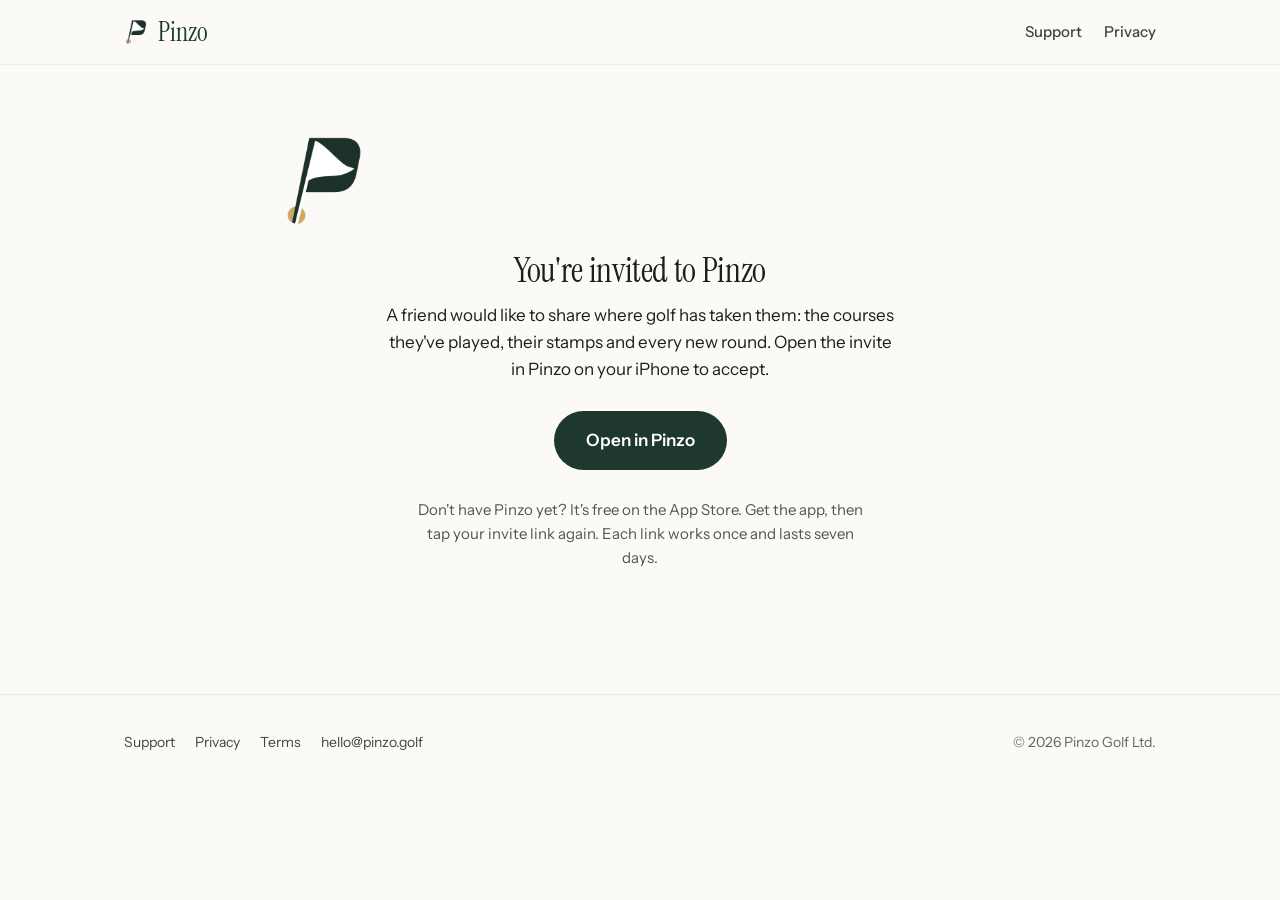
==== invite/index.html @ d1a2ec69 "Friends: invite page, app links, home section, privacy, terms and support Co-Authored-By: Claude Opu" ====
<!doctype html>
<html lang="en">
<head>
<meta charset="utf-8">
<meta name="viewport" content="width=device-width, initial-scale=1">
<title>You're invited to Pinzo</title>
<meta name="description" content="A friend would like to share where golf has taken them.">
<meta name="robots" content="noindex">
<link rel="icon" href="/assets/favicon-64.png">
<link rel="apple-touch-icon" href="/assets/apple-touch-icon.png">
<link rel="stylesheet" href="/assets/site.css">
<meta property="og:title" content="You're invited to Pinzo">
<meta property="og:description" content="A friend would like to share where golf has taken them.">
<meta property="og:image" content="https://pinzo.golf/assets/cards/passport.jpg">
<meta name="theme-color" content="#FBFAF7">
<style>
  .invite { text-align: center; padding: 72px 0 96px; }
  .invite img.logo { width: 88px; height: 88px; border-radius: 22px; }
  .invite h1 { margin: 28px 0 12px; }
  .invite p { max-width: 30em; margin: 0 auto 28px; }
  .invite .open { display: inline-block; padding: 16px 32px; border-radius: 999px; background: var(--forest, #243F37); color: #fff; font-weight: 600; text-decoration: none; }
  .invite .small { margin-top: 28px; font-size: 15px; opacity: .75; }
</style>
</head>
<body>
<header class="site"><div class="wrap">
  <a class="brand" href="/"><img src="/assets/logo-512.png" alt=""> Pinzo</a>
  <nav><a href="/support/">Support</a><a href="/privacy/">Privacy</a></nav>
</div></header>
<main class="wrap narrow invite">
  <img class="logo" src="/assets/logo-512.png" alt="">
  <h1>You're invited to Pinzo</h1>
  <p>A friend would like to share where golf has taken them: the courses they've played, their stamps and every new round. Open the invite in Pinzo on your iPhone to accept.</p>
  <a class="open" id="open" href="pinzo://invite">Open in Pinzo</a>
  <p class="small">Don't have Pinzo yet? It's free on the App Store. Get the app, then tap your invite link again. Each link works once and lasts seven days.</p>
</main>
<footer class="site"><div class="wrap">
  <div><a href="/support/">Support</a><a href="/privacy/">Privacy</a><a href="/terms/">Terms</a><a href="mailto:hello@pinzo.golf">hello@pinzo.golf</a></div>
  <div>© 2026 Pinzo Golf Ltd.</div>
</div></footer>
<script>
  // The code stays in this page; it isn't sent anywhere except to the Pinzo app.
  var c = new URLSearchParams(location.search).get('c');
  if (c && /^[A-Za-z0-9]{10,32}$/.test(c)) document.getElementById('open').href = 'pinzo://invite?c=' + c;
</script>
</body>
</html>
---- assets/site.css ----
@font-face { font-family: "Instrument Serif"; src: url("/assets/fonts/InstrumentSerif-Regular.ttf") format("truetype"); font-weight: 400; font-display: swap; }
@font-face { font-family: "Instrument Serif"; src: url("/assets/fonts/InstrumentSerif-Italic.ttf") format("truetype"); font-style: italic; font-weight: 400; font-display: swap; }
@font-face { font-family: "Instrument Sans"; src: url("/assets/fonts/InstrumentSans-Variable.ttf") format("truetype"); font-weight: 400 700; font-display: swap; }
:root {
  --forest: #1F382F; --deep: #14231D; --gold: #D8B578; --brass: #A9864F; --sage: #6E927B;
  --ink: #1B1E1C; --ink-soft: #3F4540; --ink-muted: #62665F; --paper: #F1EFE9; --cream: #F4F1E8; --page: #FBFAF7;
  --serif: "Instrument Serif", ui-serif, Georgia, serif;
  --sans: "Instrument Sans", -apple-system, BlinkMacSystemFont, "Segoe UI", Helvetica, Arial, sans-serif;
}
* { box-sizing: border-box; }
html { -webkit-text-size-adjust: 100%; }
body { margin: 0; background: var(--page); color: var(--ink); font: 17px/1.6 var(--sans); }
a { color: var(--forest); text-underline-offset: 3px; }
img { max-width: 100%; display: block; }
.wrap { max-width: 1080px; margin: 0 auto; padding: 0 24px; }
.narrow { max-width: 720px; }
header.site { position: sticky; top: 0; z-index: 10; background: rgba(251,250,247,.92); backdrop-filter: blur(12px); border-bottom: 1px solid rgba(23,26,24,.06); }
header.site .wrap { display: flex; align-items: center; justify-content: space-between; height: 64px; }
.brand { display: flex; align-items: center; gap: 10px; text-decoration: none; color: var(--forest); font: 400 26px/1 var(--serif); }
.brand img { width: 24px; height: 28px; object-fit: contain; }
nav a { margin-left: 22px; text-decoration: none; color: var(--ink-soft); font-weight: 500; font-size: 15px; }
nav a:hover { color: var(--forest); }
h1, h2, h3 { font-family: var(--serif); font-weight: 400; letter-spacing: -0.01em; line-height: 1.08; margin: 0; }
.hero { padding: 72px 0 40px; display: grid; grid-template-columns: 1.05fr .95fr; gap: 48px; align-items: center; }
.hero h1 { font-size: clamp(52px, 8vw, 92px); }
.hero p.lead { font-size: 20px; color: var(--ink-soft); margin: 22px 0 30px; max-width: 30ch; }
.badge { display: inline-flex; align-items: center; gap: 10px; background: var(--forest); font-family: var(--sans); color: #fff; padding: 14px 22px; border-radius: 999px; font-weight: 600; text-decoration: none; }
.badge small { opacity: .7; font-weight: 500; }
.phone { border-radius: 44px; overflow: hidden; box-shadow: 0 30px 60px -20px rgba(21,39,31,.35), 0 0 0 10px #111, 0 0 0 11px #333; max-width: 330px; margin: 0 auto; }
section.feature { padding: 72px 0; border-top: 1px solid rgba(23,26,24,.06); display: grid; grid-template-columns: 1fr 1fr; gap: 56px; align-items: center; }
section.feature.flip > :first-child { order: 2; }
.feature h2 { font-size: clamp(38px, 5vw, 56px); margin-bottom: 16px; }
.feature p { color: var(--ink-soft); font-size: 18px; max-width: 36ch; margin: 0; }
.stat-row { display: flex; gap: 36px; margin-top: 26px; }
.stat-row b { display: block; font: 700 34px/1 var(--sans); color: var(--ink); }
.stat-row span { color: var(--ink-muted); font-size: 14px; }
.privacy-band { background: var(--deep); color: var(--cream); border-radius: 28px; padding: 56px; margin: 40px 0 80px; }
.privacy-band h2 { font-size: clamp(30px, 4vw, 42px); }
.privacy-band p { color: rgba(244,241,232,.8); max-width: 52ch; font-size: 18px; }
.privacy-band a { color: var(--gold); }
.privacy-band h2 { color: var(--cream); }
footer.site { border-top: 1px solid rgba(23,26,24,.08); padding: 36px 0 48px; color: var(--ink-muted); font-size: 14px; }
footer.site .wrap { display: flex; flex-wrap: wrap; gap: 14px 28px; justify-content: space-between; }
footer.site a { color: var(--ink-soft); text-decoration: none; margin-right: 20px; }
.doc { padding: 56px 0 80px; }
.doc h1 { font-size: clamp(38px, 6vw, 54px); margin-bottom: 10px; }
.doc .updated { color: var(--ink-muted); margin: 0 0 36px; }
.doc h2 { font-size: 32px; margin: 44px 0 12px; }
.doc h3 { font-family: var(--sans); font-size: 17px; font-weight: 700; margin: 26px 0 6px; }
.doc p, .doc li { color: var(--ink-soft); }
.doc ul { padding-left: 22px; }
.doc .summary { background: var(--paper); border-radius: 18px; padding: 22px 26px; }
.doc .summary p { margin: 6px 0; }
.faq details { border-bottom: 1px solid rgba(23,26,24,.08); padding: 18px 0; }
.faq summary { cursor: pointer; font-weight: 600; color: var(--ink); list-style: none; }
.faq summary::-webkit-details-marker { display: none; }
.faq summary::after { content: "+"; float: right; color: var(--forest); font-weight: 400; font-size: 22px; line-height: 1; }
.faq details[open] summary::after { content: "–"; }
.contact-grid { display: grid; grid-template-columns: repeat(3, 1fr); gap: 16px; margin: 28px 0; }
.contact-grid div { background: var(--paper); border-radius: 18px; padding: 20px; }
.contact-grid b { display: block; margin-bottom: 4px; }
@media (max-width: 820px) {
  .hero, section.feature { grid-template-columns: 1fr; gap: 36px; }
  section.feature.flip > :first-child { order: 0; }
  .hero { padding-top: 40px; }
  .privacy-band { padding: 34px 26px; border-radius: 22px; }
  .contact-grid { grid-template-columns: 1fr; }
  nav a { margin-left: 14px; font-size: 14px; }
  .phone { max-width: 280px; }
}
.hero > *, section.feature > * { min-width: 0; }
section.feature img { width: 100%; height: auto; }
.phone img { width: 100%; height: auto; }
@media (max-width: 820px) { .wrap { padding: 0 16px; } .phone { max-width: 260px; } body { overflow-x: hidden; } }

/* ---------- Home (2026 redesign) ---------- */
.home header.site { background: rgba(251,250,247,.78); }
.reveal { opacity: 0; transform: translateY(18px); transition: opacity .9s ease, transform .9s cubic-bezier(.2,.7,.2,1); }
.reveal.in { opacity: 1; transform: none; }
@media (prefers-reduced-motion: reduce) { .reveal { opacity: 1; transform: none; transition: none; } }

.device { margin: 0; border-radius: 13% / 6%; overflow: hidden; background: #111;
  box-shadow: 0 0 0 7px #121513, 0 0 0 8px #3a3f3c, 0 40px 80px -30px rgba(21,39,31,.45); }
.device img { width: 100%; height: auto; display: block; }

.hero2 { position: relative; overflow: hidden; padding: 64px 0 40px;
  background: radial-gradient(1200px 600px at 75% 40%, #EEF1EB 0%, rgba(238,241,235,0) 60%), var(--page); }
.hero2 .contours { position: absolute; inset: 0; width: 100%; height: 100%; color: rgba(110,146,123,.16); pointer-events: none; }
.hero2-grid { position: relative; display: grid; grid-template-columns: 1fr 1.1fr; gap: 40px; align-items: center; min-height: 640px; }
.hero2 h1 { font-size: clamp(60px, 9vw, 112px); line-height: .98; letter-spacing: -0.02em; }
.hero2 .lead { font-size: clamp(19px, 2vw, 22px); color: var(--ink-soft); margin: 26px 0 34px; max-width: 30ch; line-height: 1.5; }
.cta { display: flex; align-items: center; gap: 18px; flex-wrap: wrap; }
.cta-note { color: var(--ink-muted); font-size: 15px; }
.hero2-phones { position: relative; height: 640px; }
.hero2-phones .device { position: absolute; top: 50%; left: 50%; width: 290px; }
.hero2-phones .main { transform: translate(-50%, -50%); z-index: 2; }
.hero2-phones .side { width: 240px; opacity: .96; }
.hero2-phones .left { transform: translate(-118%, -44%) rotate(-7deg); }
.hero2-phones .right { transform: translate(18%, -44%) rotate(7deg); }

.intro { padding: 96px 24px 72px; }
.intro p { font: 400 clamp(28px, 3.6vw, 44px)/1.22 var(--serif); color: var(--ink); max-width: 26em; margin: 0 auto; text-align: center; letter-spacing: -0.005em; }
.intro em { font-style: italic; color: var(--forest); }

.steps { display: grid; grid-template-columns: repeat(3, 1fr); gap: 48px; padding-top: 24px; padding-bottom: 96px; }
.step .device { max-width: 270px; margin: 0 auto 36px; }
.step .num { display: block; font: 500 15px/1 var(--sans); color: var(--brass); margin-bottom: 12px; font-variant-numeric: tabular-nums; }
.step h2 { font-size: clamp(30px, 3vw, 38px); margin-bottom: 12px; }
.step p { color: var(--ink-soft); margin: 0; }

.split { display: grid; grid-template-columns: .9fr 1.1fr; gap: 64px; align-items: center; padding-top: 72px; padding-bottom: 96px; border-top: 1px solid rgba(23,26,24,.06); }
.split.flip { grid-template-columns: 1.1fr .9fr; }
.split.flip > .split-copy { order: 2; }
.split h2, .share h2, .world h2 { font-size: clamp(40px, 5vw, 60px); margin-bottom: 18px; }
.split p, .share p, .world p { color: var(--ink-soft); font-size: 19px; max-width: 34ch; margin: 0; }
.pair { display: grid; grid-template-columns: 1fr 1fr; gap: 28px; align-items: start; }
.pair .device:last-child { margin-top: 64px; }

.share { background: var(--cream); padding: 96px 0; }
.share .wrap { text-align: center; }
.share p { margin: 0 auto; }
.cards { display: flex; gap: 22px; overflow-x: auto; padding: 48px 24px 12px; scroll-snap-type: x mandatory; justify-content: center; }
.cards img { width: 250px; flex: none; border-radius: 14px; scroll-snap-align: center; box-shadow: 0 24px 50px -24px rgba(21,39,31,.35); }
.cards img:nth-child(odd) { transform: rotate(-1.5deg); }
.cards img:nth-child(even) { transform: rotate(1.5deg) translateY(14px); }

.world { background: var(--deep); color: var(--cream); padding: 96px 0; }
.world h2 { color: var(--cream); }
.world p { color: rgba(244,241,232,.78); }
.world .stat-row b { color: var(--cream); font-weight: 500; }
.world .stat-row span { color: rgba(244,241,232,.6); }
.world-grid { display: grid; grid-template-columns: 1.2fr .8fr; gap: 64px; align-items: center; }
.world .device { max-width: 290px; margin: 0 auto; box-shadow: 0 0 0 7px #0b0e0c, 0 0 0 8px #2c332f, 0 40px 80px -30px rgba(0,0,0,.6); }
.home .privacy-band { margin: 96px 0; }
.stat-row { flex-wrap: wrap; }

@media (max-width: 980px) {
  .hero2-grid { grid-template-columns: 1fr; min-height: 0; }
  .hero2-phones { height: 560px; }
  .hero2-phones .device { width: 250px; }
  .hero2-phones .side { width: 205px; }
  .steps { grid-template-columns: 1fr; gap: 72px; }
  .split, .split.flip, .world-grid { grid-template-columns: 1fr; gap: 48px; }
  .split.flip > .split-copy { order: 0; }
  .cards { justify-content: flex-start; }
}
@media (max-width: 560px) {
  .hero2 { padding-top: 36px; }
  .hero2-phones { height: 470px; }
  .hero2-phones .device { width: 210px; }
  .hero2-phones .side { width: 170px; }
  .hero2-phones .left { transform: translate(-108%, -42%) rotate(-7deg); }
  .hero2-phones .right { transform: translate(8%, -42%) rotate(7deg); }
  .intro { padding: 64px 16px 48px; }
  .cards img { width: 220px; }
  .pair { gap: 18px; }
  .pair .device:last-child { margin-top: 40px; }
  .device { box-shadow: 0 0 0 5px #121513, 0 0 0 6px #3a3f3c, 0 30px 60px -24px rgba(21,39,31,.45); }
}
@media (max-width: 420px) { nav a[href="#how"] { display: none; } }
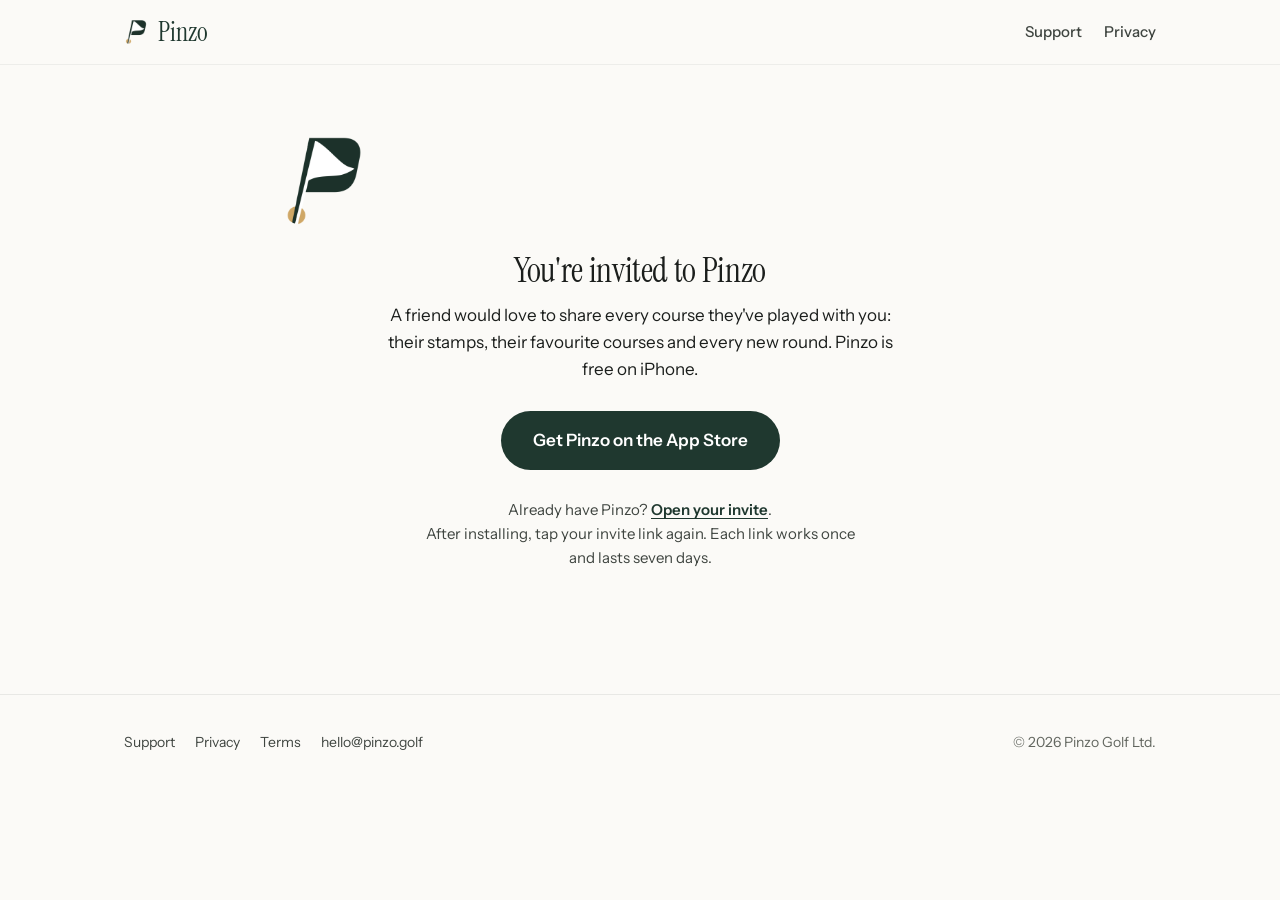
==== commit 141efaa0: "Address only on Privacy and Terms; invite page App Store button; per-round score wording; Golfshot a" ====
--- a/invite/index.html
+++ b/invite/index.html
@@ -4,14 +4,17 @@
 <meta charset="utf-8">
 <meta name="viewport" content="width=device-width, initial-scale=1">
 <title>You're invited to Pinzo</title>
-<meta name="description" content="A friend would like to share where golf has taken them.">
+<meta name="description" content="A friend would love to share every course they've played with you. Your golf, beautifully kept.">
 <meta name="robots" content="noindex">
 <link rel="icon" href="/assets/favicon-64.png">
 <link rel="apple-touch-icon" href="/assets/apple-touch-icon.png">
 <link rel="stylesheet" href="/assets/site.css">
 <meta property="og:title" content="You're invited to Pinzo">
-<meta property="og:description" content="A friend would like to share where golf has taken them.">
-<meta property="og:image" content="https://pinzo.golf/assets/cards/passport.jpg">
+<meta property="og:description" content="A friend would love to share every course they've played with you. Your golf, beautifully kept.">
+<meta property="og:image" content="https://pinzo.golf/assets/invite-preview.jpg">
+<meta property="og:image:width" content="2400">
+<meta property="og:image:height" content="1260">
+<meta name="twitter:card" content="summary_large_image">
 <meta name="theme-color" content="#FBFAF7">
 <style>
   .invite { text-align: center; padding: 72px 0 96px; }
@@ -19,7 +22,8 @@
   .invite h1 { margin: 28px 0 12px; }
   .invite p { max-width: 30em; margin: 0 auto 28px; }
   .invite .open { display: inline-block; padding: 16px 32px; border-radius: 999px; background: var(--forest, #243F37); color: #fff; font-weight: 600; text-decoration: none; }
-  .invite .small { margin-top: 28px; font-size: 15px; opacity: .75; }
+  .invite .small { margin-top: 28px; font-size: 15px; color: var(--ink-soft); }
+  .invite .small a { color: var(--forest); font-weight: 600; }
 </style>
 </head>
 <body>
@@ -30,9 +34,9 @@
 <main class="wrap narrow invite">
   <img class="logo" src="/assets/logo-512.png" alt="">
   <h1>You're invited to Pinzo</h1>
-  <p>A friend would like to share where golf has taken them: the courses they've played, their stamps and every new round. Open the invite in Pinzo on your iPhone to accept.</p>
-  <a class="open" id="open" href="pinzo://invite">Open in Pinzo</a>
-  <p class="small">Don't have Pinzo yet? It's free on the App Store. Get the app, then tap your invite link again. Each link works once and lasts seven days.</p>
+  <p>A friend would love to share every course they've played with you: their stamps, their favourite courses and every new round. Pinzo is free on iPhone.</p>
+  <a class="open" id="store" href="https://apps.apple.com/app/pinzo">Get Pinzo on the App Store</a>
+  <p class="small">Already have Pinzo? <a id="open" href="pinzo://invite">Open your invite</a>.<br>After installing, tap your invite link again. Each link works once and lasts seven days.</p>
 </main>
 <footer class="site"><div class="wrap">
   <div><a href="/support/">Support</a><a href="/privacy/">Privacy</a><a href="/terms/">Terms</a><a href="mailto:hello@pinzo.golf">hello@pinzo.golf</a></div>
@@ -42,6 +46,11 @@
   // The code stays in this page; it isn't sent anywhere except to the Pinzo app.
   var c = new URLSearchParams(location.search).get('c');
   if (c && /^[A-Za-z0-9]{10,32}$/.test(c)) document.getElementById('open').href = 'pinzo://invite?c=' + c;
+  // Set APP_STORE_ID once Pinzo is live (App Store Connect → App Information → Apple ID).
+  var APP_STORE_ID = '';
+  document.getElementById('store').href = APP_STORE_ID
+    ? 'https://apps.apple.com/app/id' + APP_STORE_ID
+    : 'itms-apps://search.itunes.apple.com/WebObjects/MZSearch.woa/wa/search?media=software&term=Pinzo%20golf';
 </script>
 </body>
 </html>
--- a/assets/site.css
+++ b/assets/site.css
@@ -158,3 +158,25 @@
   .device { box-shadow: 0 0 0 5px #121513, 0 0 0 6px #3a3f3c, 0 30px 60px -24px rgba(21,39,31,.45); }
 }
 @media (max-width: 420px) { nav a[href="#how"] { display: none; } }
+
+/* ---------- Living globe (2026) ---------- */
+.ga-hero{position:relative;overflow:hidden;padding:56px 0 24px;background:radial-gradient(900px 600px at 70% 45%,#EAF0EA 0,rgba(234,240,234,0) 65%),var(--page)}
+.ga-grid{display:grid;grid-template-columns:.95fr 1.05fr;gap:24px;align-items:center;min-height:700px}
+.ga-hero h1{font-size:clamp(60px,8.5vw,108px);line-height:.98;letter-spacing:-.02em}
+.ga-hero .lead{font-size:clamp(19px,2vw,22px);color:var(--ink-soft);margin:26px 0 34px;max-width:30ch;line-height:1.5}
+.ga-stage{position:relative;height:680px}
+.ga-grid>.reveal:first-child{position:relative;z-index:2}.ga-stage canvas{position:absolute;left:50%;top:50%;width:min(640px,100%);aspect-ratio:1;height:auto;transform:translate(-50%,-50%)}
+.ga-stage .device{position:absolute;width:190px;right:-30px;bottom:-40px;transform:rotate(6deg);transition:transform .2s ease-out}
+.ga-stage .card{position:absolute;width:130px;left:-10px;top:70px;border-radius:12px;box-shadow:0 24px 50px -20px rgba(21,39,31,.4);transform:rotate(-8deg);transition:transform .2s ease-out}
+.ga-hint{display:inline-flex;gap:8px;align-items:center;color:var(--ink-muted);font-size:14px;margin-top:22px}
+.ga-hint i{width:8px;height:8px;border-radius:50%;background:var(--forest);box-shadow:0 0 0 4px rgba(31,56,47,.15)}
+.share .cards{perspective:1200px}
+.share .cards img{transition:transform .5s cubic-bezier(.2,.7,.2,1),box-shadow .5s}
+.share .cards:hover img{transform:rotate(0) translateY(0)}
+.share .cards img:hover{transform:translateY(-14px) scale(1.04)!important;box-shadow:0 40px 70px -24px rgba(21,39,31,.5)}
+.world-globe canvas{width:100%;max-width:440px;aspect-ratio:1;margin:0 auto;display:block}
+.step .device{transition:transform .6s cubic-bezier(.2,.7,.2,1)}.step:hover .device{transform:translateY(-8px)}
+@media(max-width:980px){.ga-grid{grid-template-columns:1fr;min-height:0}.ga-stage{height:520px}.ga-stage canvas{width:min(480px,100%)}.ga-stage .device{width:170px;right:0}.ga-stage .card{width:110px}}
+@media(max-width:560px){.ga-stage{height:400px}.ga-stage canvas{width:min(360px,100%)}.ga-stage .device{width:130px;bottom:-10px}.ga-stage .card{width:90px;top:10px}}
+
+@media (hover: none) { .hover-only { display: none; } }
